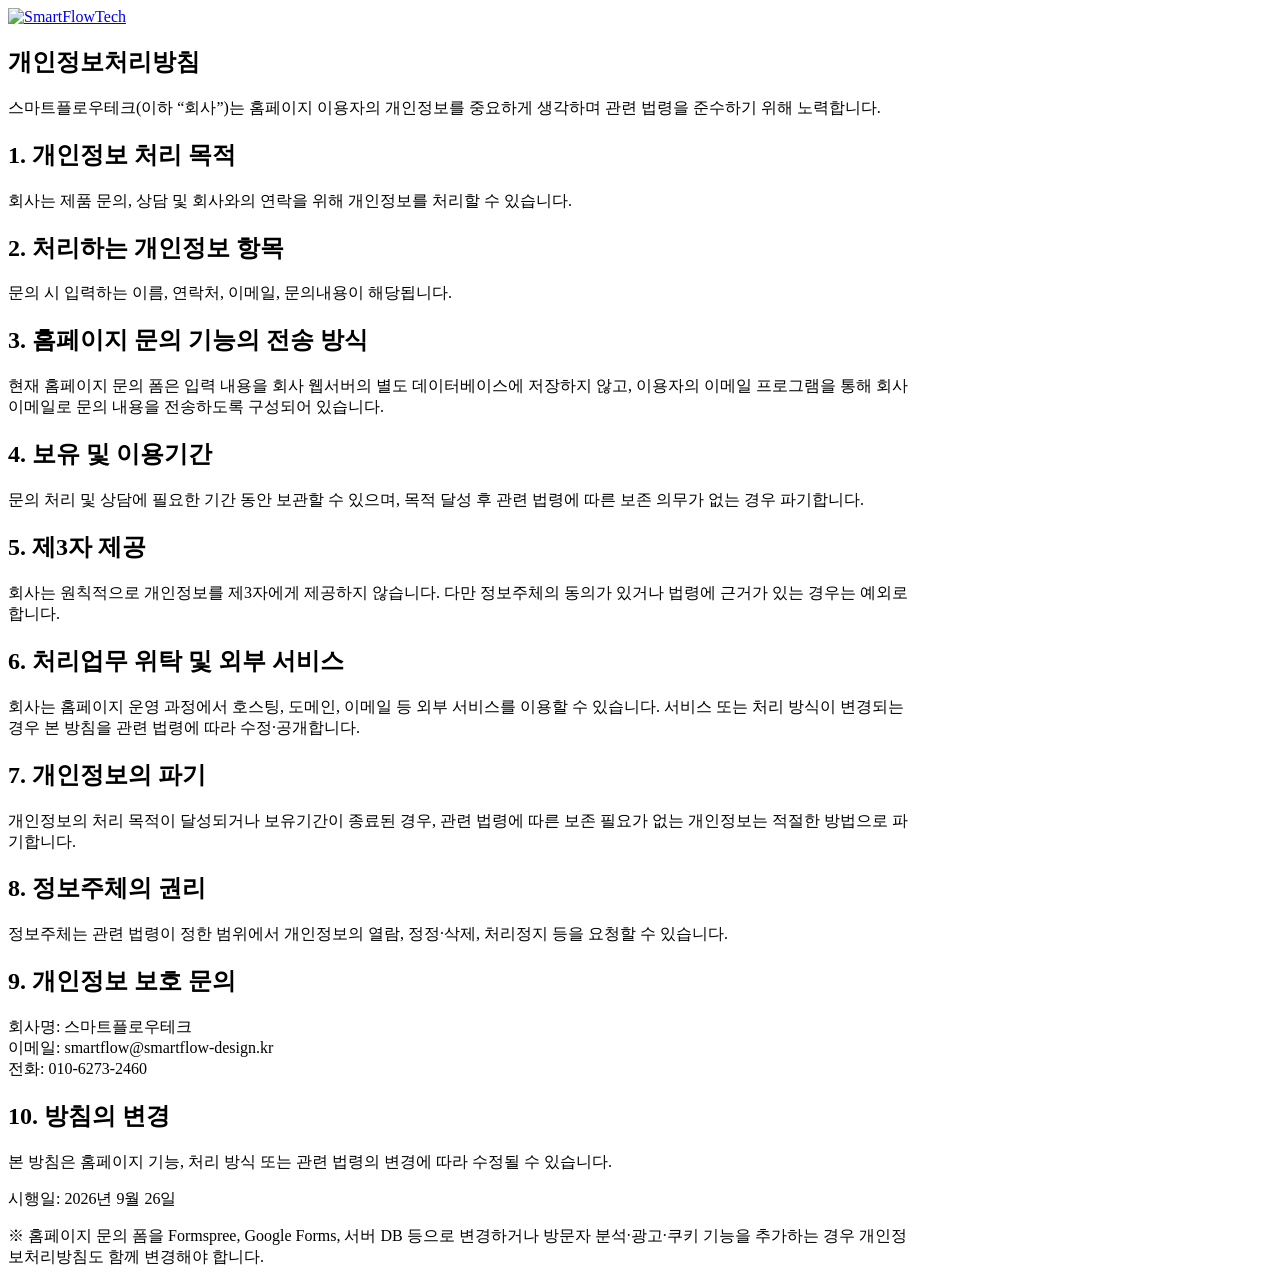
==== privacy.html @ 17286a6b "Add privacy policy" ====
<!doctype html>
<html lang="ko">
<head>
<meta charset="utf-8">
<meta name="viewport" content="width=device-width,initial-scale=1">
<title>개인정보처리방침 | SmartFlowTech</title>
<link rel="stylesheet" href="styles.css">
</head>

<body>
<header class="header">
  <div class="wrap nav">
    <a class="brand" href="index.html">
      <img src="New 회사로고 시안.jpg" alt="SmartFlowTech">
    </a>
  </div>
</header>

<main class="section">
<article class="wrap" style="max-width:900px">

<h1>개인정보처리방침</h1>

<p>
스마트플로우테크(이하 “회사”)는 홈페이지 이용자의 개인정보를 중요하게 생각하며
관련 법령을 준수하기 위해 노력합니다.
</p>

<h2>1. 개인정보 처리 목적</h2>
<p>
회사는 제품 문의, 상담 및 회사와의 연락을 위해 개인정보를 처리할 수 있습니다.
</p>

<h2>2. 처리하는 개인정보 항목</h2>
<p>
문의 시 입력하는 이름, 연락처, 이메일, 문의내용이 해당됩니다.
</p>

<h2>3. 홈페이지 문의 기능의 전송 방식</h2>
<p>
현재 홈페이지 문의 폼은 입력 내용을 회사 웹서버의 별도 데이터베이스에 저장하지 않고,
이용자의 이메일 프로그램을 통해 회사 이메일로 문의 내용을 전송하도록 구성되어 있습니다.
</p>

<h2>4. 보유 및 이용기간</h2>
<p>
문의 처리 및 상담에 필요한 기간 동안 보관할 수 있으며,
목적 달성 후 관련 법령에 따른 보존 의무가 없는 경우 파기합니다.
</p>

<h2>5. 제3자 제공</h2>
<p>
회사는 원칙적으로 개인정보를 제3자에게 제공하지 않습니다.
다만 정보주체의 동의가 있거나 법령에 근거가 있는 경우는 예외로 합니다.
</p>

<h2>6. 처리업무 위탁 및 외부 서비스</h2>
<p>
회사는 홈페이지 운영 과정에서 호스팅, 도메인, 이메일 등 외부 서비스를 이용할 수 있습니다.
서비스 또는 처리 방식이 변경되는 경우 본 방침을 관련 법령에 따라 수정·공개합니다.
</p>

<h2>7. 개인정보의 파기</h2>
<p>
개인정보의 처리 목적이 달성되거나 보유기간이 종료된 경우,
관련 법령에 따른 보존 필요가 없는 개인정보는 적절한 방법으로 파기합니다.
</p>

<h2>8. 정보주체의 권리</h2>
<p>
정보주체는 관련 법령이 정한 범위에서 개인정보의 열람, 정정·삭제,
처리정지 등을 요청할 수 있습니다.
</p>

<h2>9. 개인정보 보호 문의</h2>
<p>
회사명: 스마트플로우테크<br>
이메일: smartflow@smartflow-design.kr<br>
전화: 010-6273-2460
</p>

<h2>10. 방침의 변경</h2>
<p>
본 방침은 홈페이지 기능, 처리 방식 또는 관련 법령의 변경에 따라 수정될 수 있습니다.
</p>

<p class="note">시행일: 2026년 9월 26일</p>

<p class="note">
※ 홈페이지 문의 폼을 Formspree, Google Forms, 서버 DB 등으로 변경하거나
방문자 분석·광고·쿠키 기능을 추가하는 경우 개인정보처리방침도 함께 변경해야 합니다.
</p>

</article>
</main>
</body>
</html>
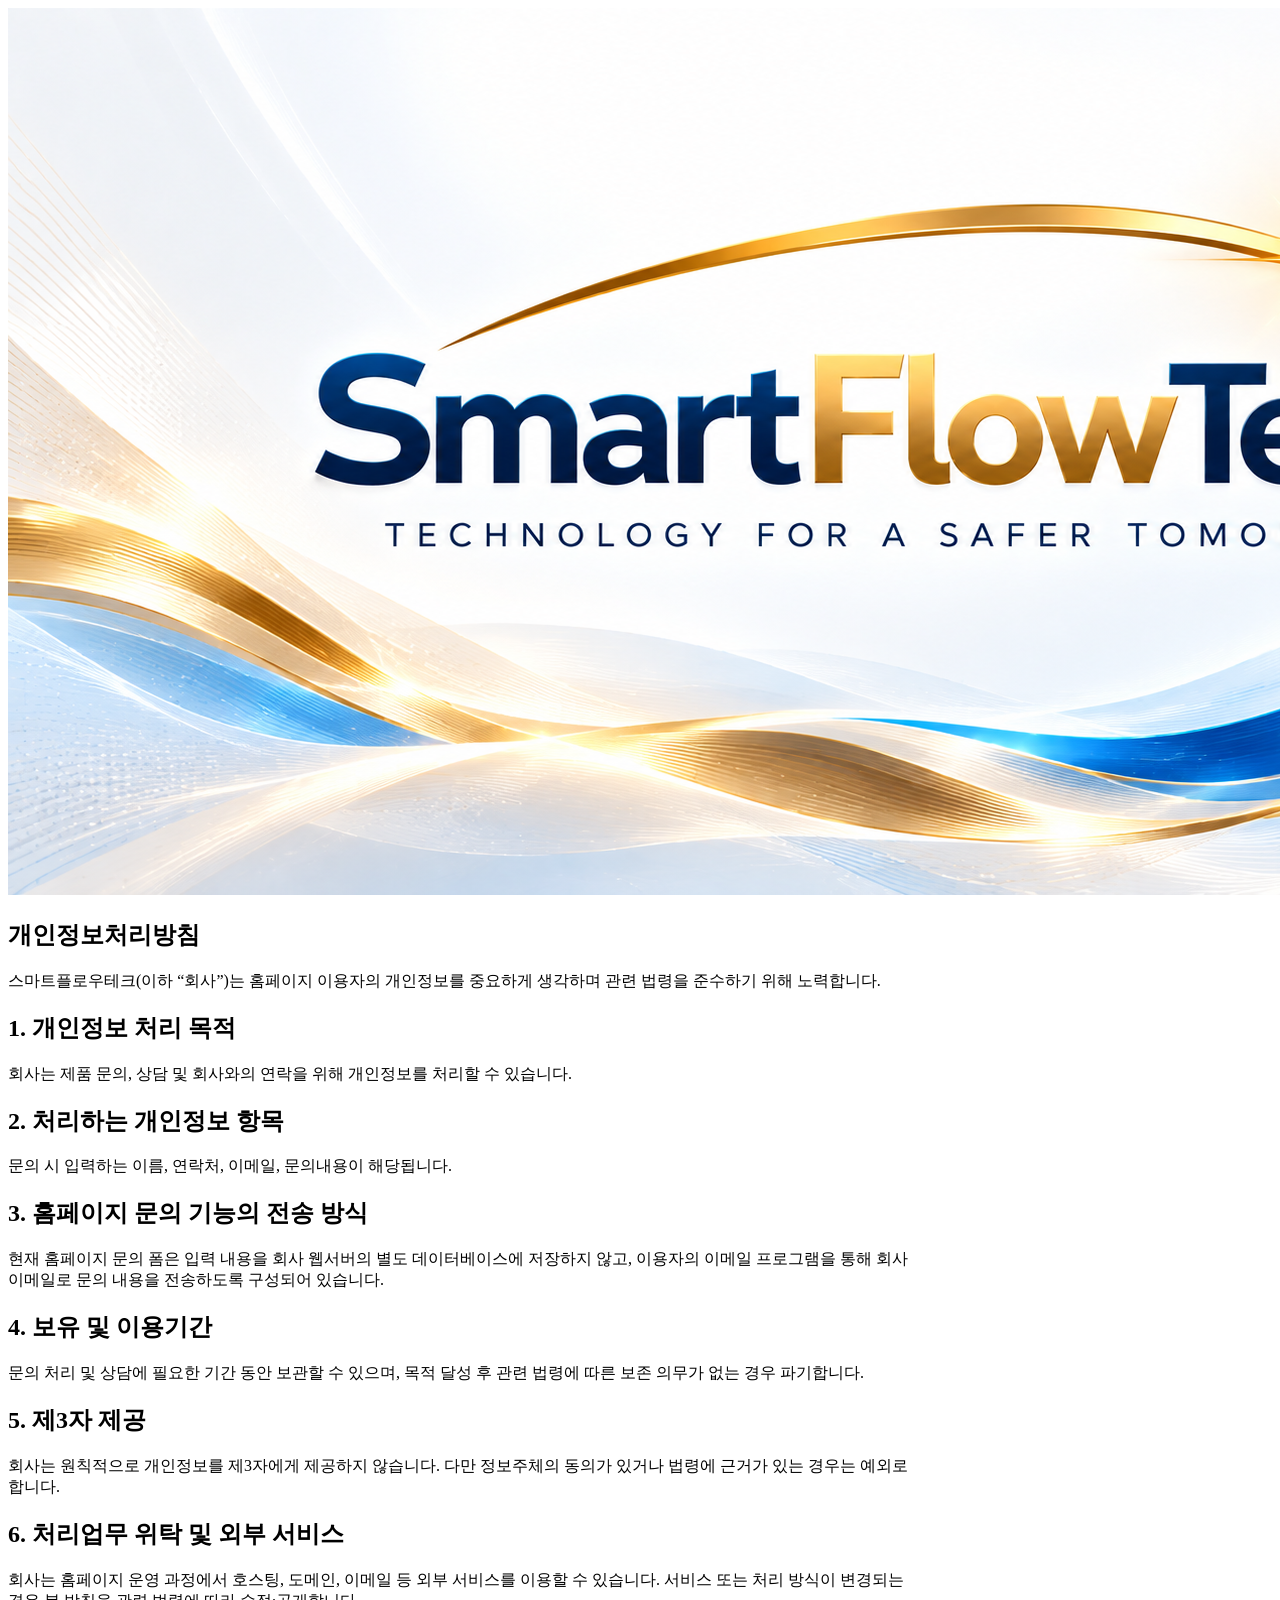
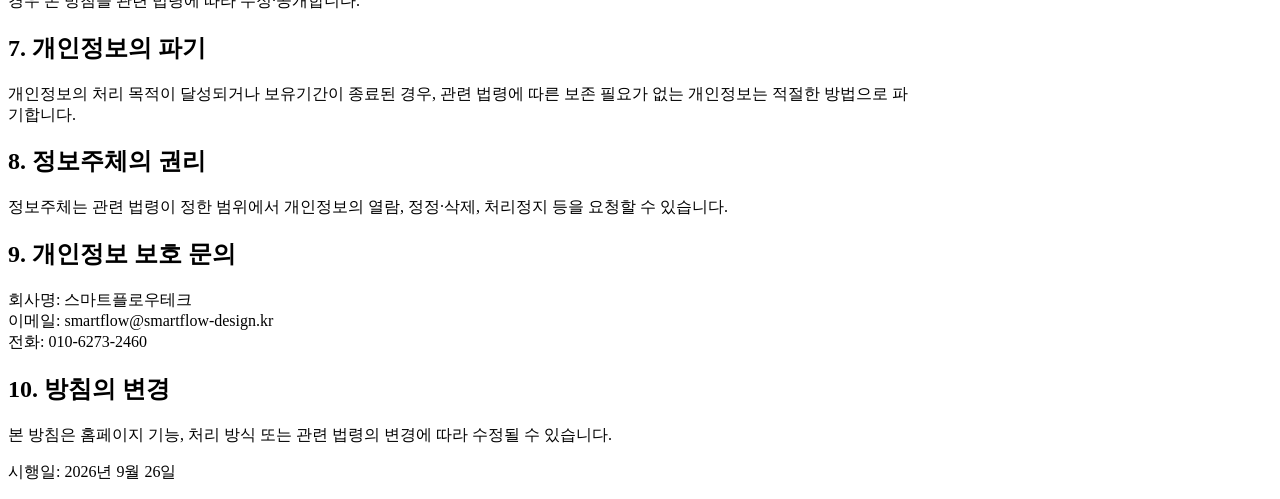
==== commit 582be0c4: "Update privacy.html" ====
--- a/privacy.html
+++ b/privacy.html
@@ -11,7 +11,7 @@
 <header class="header">
   <div class="wrap nav">
     <a class="brand" href="index.html">
-      <img src="New 회사로고 시안.jpg" alt="SmartFlowTech">
+     <img src="smartflowtech_logo_new.png" alt="SmartFlowTech">
     </a>
   </div>
 </header>
@@ -86,11 +86,6 @@
 
 <p class="note">시행일: 2026년 9월 26일</p>
 
-<p class="note">
-※ 홈페이지 문의 폼을 Formspree, Google Forms, 서버 DB 등으로 변경하거나
-방문자 분석·광고·쿠키 기능을 추가하는 경우 개인정보처리방침도 함께 변경해야 합니다.
-</p>
-
 </article>
 </main>
 </body>
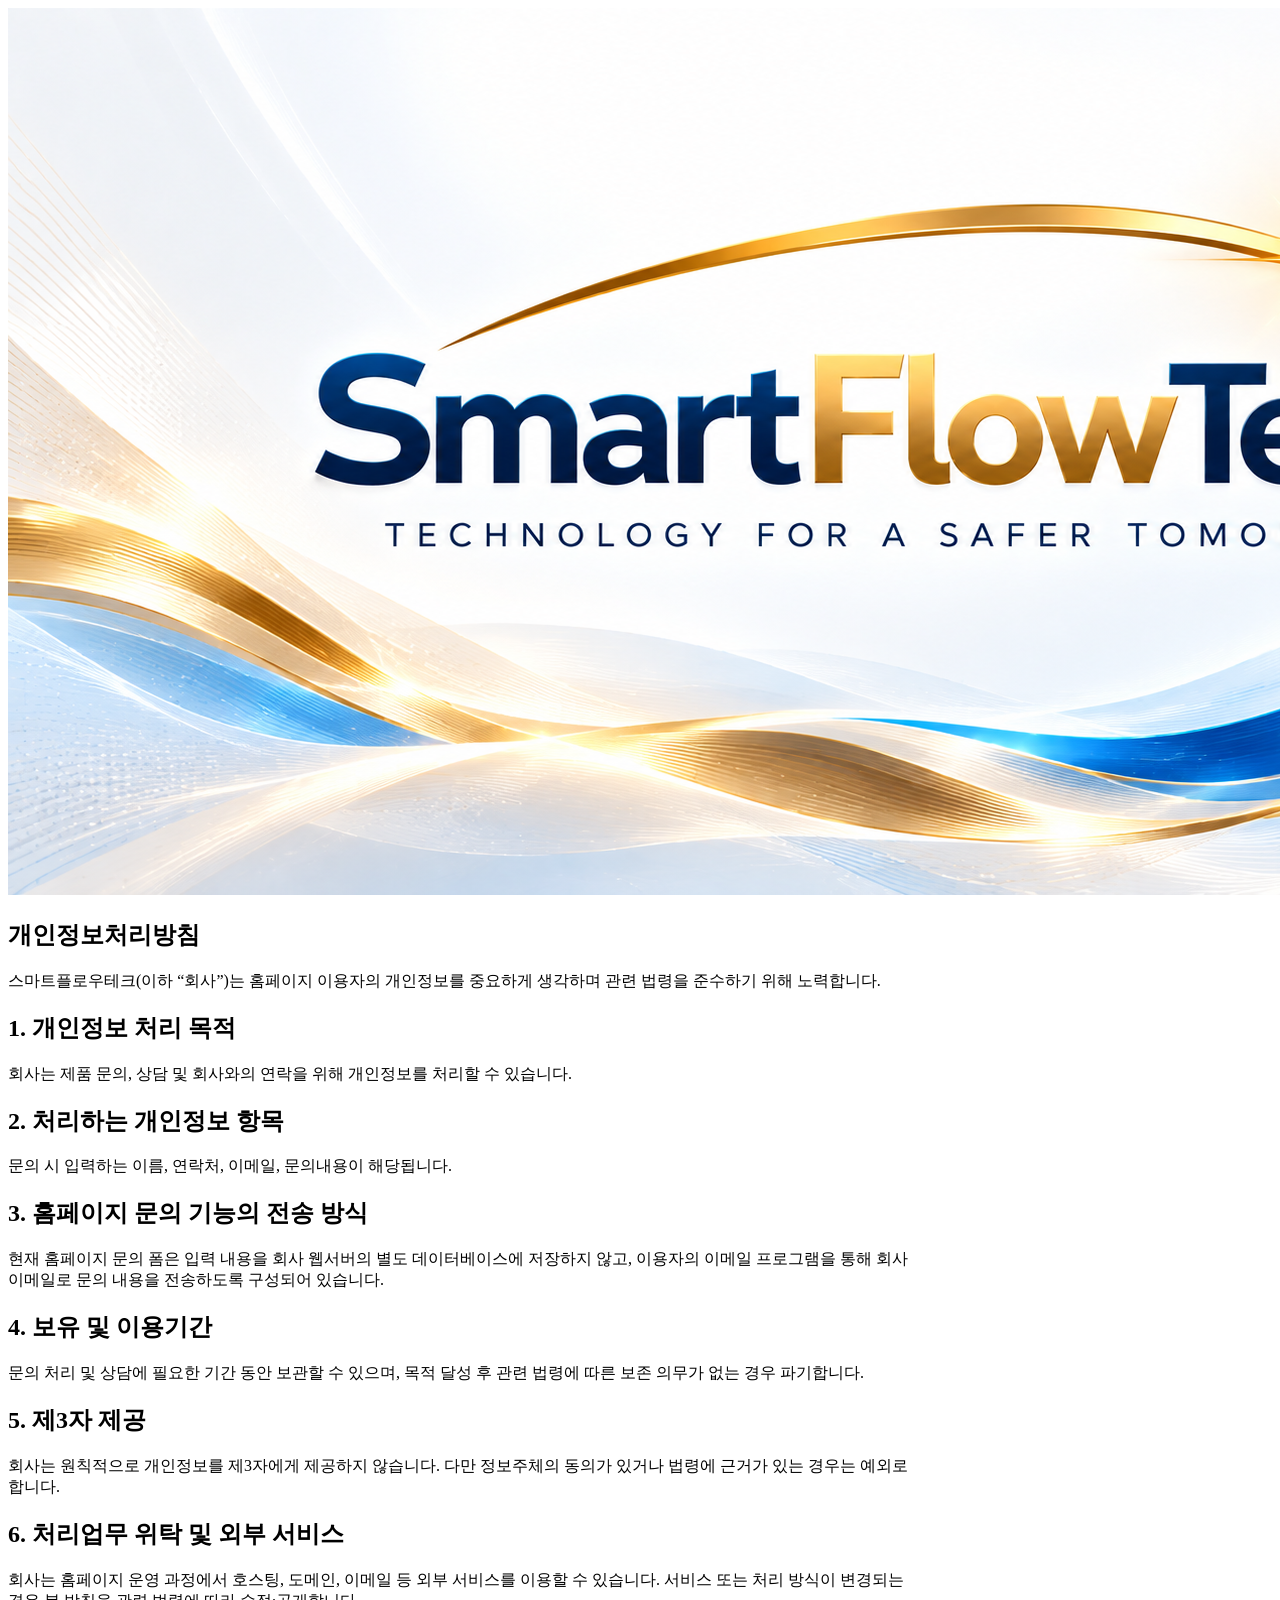
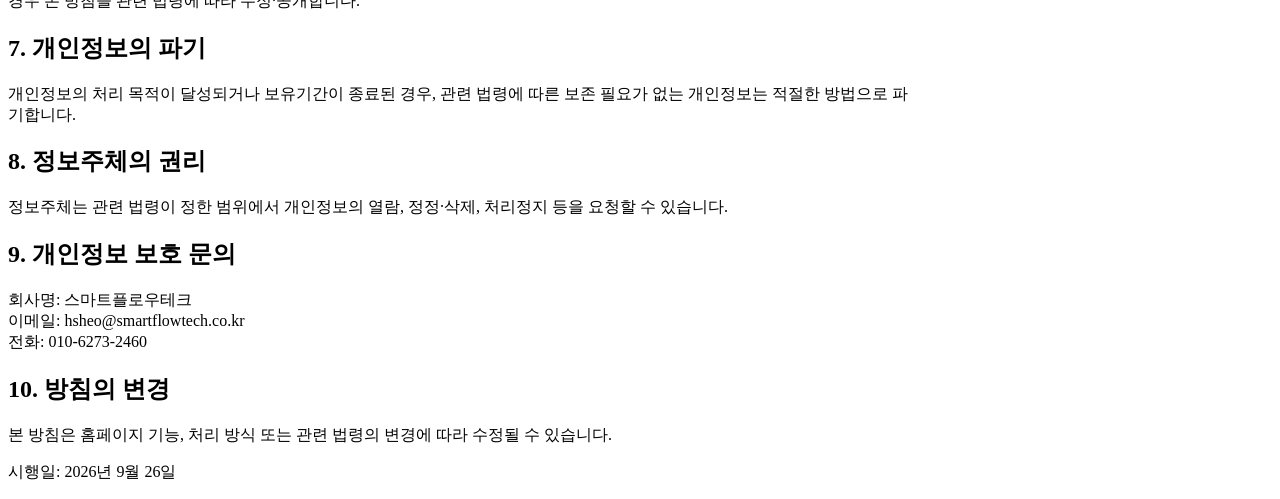
==== commit 5362eae0: "Update contact email in privacy.html" ====
--- a/privacy.html
+++ b/privacy.html
@@ -75,7 +75,7 @@
 <h2>9. 개인정보 보호 문의</h2>
 <p>
 회사명: 스마트플로우테크<br>
-이메일: smartflow@smartflow-design.kr<br>
+이메일: hsheo@smartflowtech.co.kr<br>
 전화: 010-6273-2460
 </p>
 
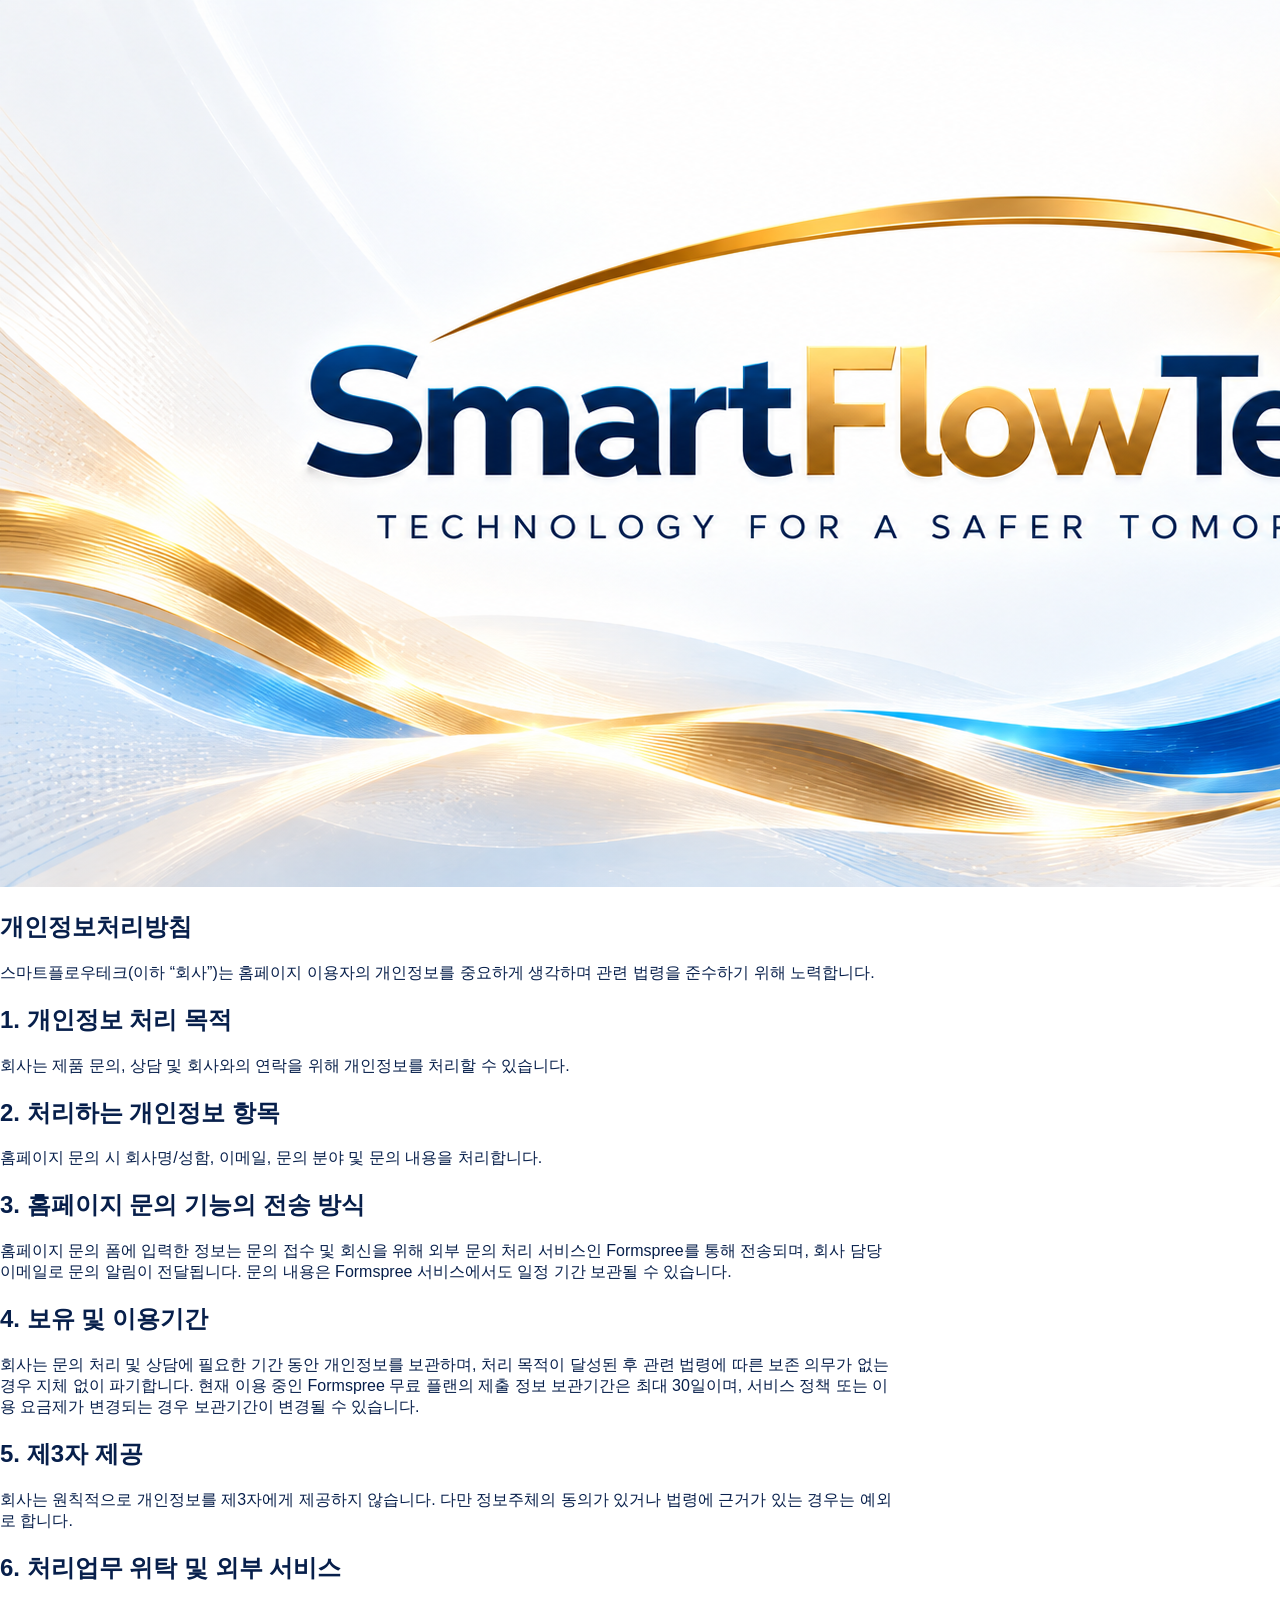
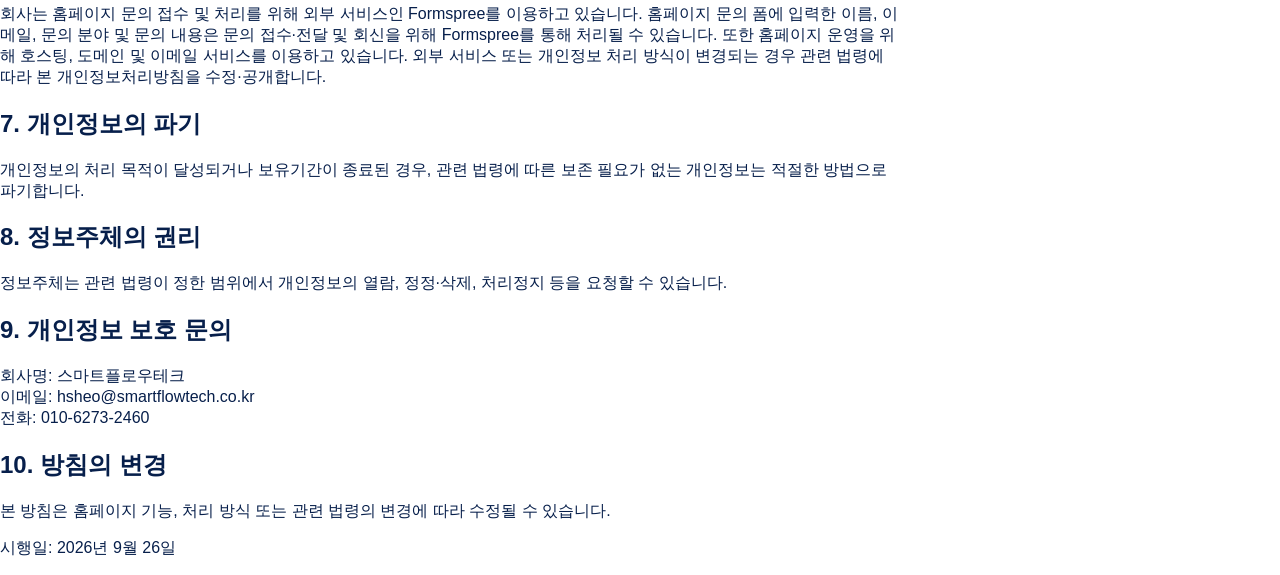
==== commit ccf17742: "Update privacy.html" ====
--- a/privacy.html
+++ b/privacy.html
@@ -4,7 +4,7 @@
 <meta charset="utf-8">
 <meta name="viewport" content="width=device-width,initial-scale=1">
 <title>개인정보처리방침 | SmartFlowTech</title>
-<link rel="stylesheet" href="styles.css">
+<link rel="stylesheet" href="style.css">
 </head>
 
 <body>
@@ -33,19 +33,23 @@
 
 <h2>2. 처리하는 개인정보 항목</h2>
 <p>
-문의 시 입력하는 이름, 연락처, 이메일, 문의내용이 해당됩니다.
+홈페이지 문의 시 회사명/성함, 이메일, 문의 분야 및 문의 내용을 처리합니다.
 </p>
 
 <h2>3. 홈페이지 문의 기능의 전송 방식</h2>
 <p>
-현재 홈페이지 문의 폼은 입력 내용을 회사 웹서버의 별도 데이터베이스에 저장하지 않고,
-이용자의 이메일 프로그램을 통해 회사 이메일로 문의 내용을 전송하도록 구성되어 있습니다.
+홈페이지 문의 폼에 입력한 정보는 문의 접수 및 회신을 위해
+외부 문의 처리 서비스인 Formspree를 통해 전송되며,
+회사 담당 이메일로 문의 알림이 전달됩니다.
+문의 내용은 Formspree 서비스에서도 일정 기간 보관될 수 있습니다.
 </p>
 
 <h2>4. 보유 및 이용기간</h2>
 <p>
-문의 처리 및 상담에 필요한 기간 동안 보관할 수 있으며,
-목적 달성 후 관련 법령에 따른 보존 의무가 없는 경우 파기합니다.
+회사는 문의 처리 및 상담에 필요한 기간 동안 개인정보를 보관하며,
+처리 목적이 달성된 후 관련 법령에 따른 보존 의무가 없는 경우 지체 없이 파기합니다.
+현재 이용 중인 Formspree 무료 플랜의 제출 정보 보관기간은 최대 30일이며,
+서비스 정책 또는 이용 요금제가 변경되는 경우 보관기간이 변경될 수 있습니다.
 </p>
 
 <h2>5. 제3자 제공</h2>
@@ -56,8 +60,12 @@
 
 <h2>6. 처리업무 위탁 및 외부 서비스</h2>
 <p>
-회사는 홈페이지 운영 과정에서 호스팅, 도메인, 이메일 등 외부 서비스를 이용할 수 있습니다.
-서비스 또는 처리 방식이 변경되는 경우 본 방침을 관련 법령에 따라 수정·공개합니다.
+회사는 홈페이지 문의 접수 및 처리를 위해 외부 서비스인 Formspree를 이용하고 있습니다.
+홈페이지 문의 폼에 입력한 이름, 이메일, 문의 분야 및 문의 내용은
+문의 접수·전달 및 회신을 위해 Formspree를 통해 처리될 수 있습니다.
+또한 홈페이지 운영을 위해 호스팅, 도메인 및 이메일 서비스를 이용하고 있습니다.
+외부 서비스 또는 개인정보 처리 방식이 변경되는 경우
+관련 법령에 따라 본 개인정보처리방침을 수정·공개합니다.
 </p>
 
 <h2>7. 개인정보의 파기</h2>
--- a/style.css
+++ b/style.css
@@ -0,0 +1,218 @@
+*{box-sizing:border-box}html{scroll-behavior:smooth}body{margin:0;font-family:Arial,"Noto Sans KR",sans-serif;color:#071f4b;background:#fff}.top{height:78px;display:flex;align-items:center;padding:0 3.1%;gap:28px;background:#fff;position:sticky;top:0;z-index:20;border-bottom:1px solid #e9eef6}.logo{width:245px;flex:0 0 auto}.logo img{width:100%;display:block}.top nav{margin-left:auto;display:flex;gap:30px;align-items:center}.top nav a{text-decoration:none;color:#071f4b;text-align:center;white-space:nowrap;font-size:13px}.top nav small{display:block;font-size:11px;font-weight:400;margin-top:5px;color:#566782}.lang{white-space:nowrap;font-size:13px}.lang span{color:#bbc5d5;margin:0 5px}.contactBtn{background:#0754c9;color:#fff;text-decoration:none;font-weight:700;border-radius:10px;padding:14px 20px;white-space:nowrap}.hero{height:345px;background:#edf6ff url("hero_clean.jpg") right center/auto 100% no-repeat;position:relative;overflow:hidden}.heroShade{position:absolute;inset:0;background:linear-gradient(90deg,#fff 0%,rgba(255,255,255,.98) 34%,rgba(255,255,255,.82) 53%,rgba(238,247,255,.20) 72%,rgba(2,31,73,.10) 100%)}.heroText{position:absolute;left:4%;top:31px;z-index:2}.eyebrow{letter-spacing:7px;font-size:12px;color:#1356ad}.hero h1{font-size:43px;line-height:1.04;margin:10px 0;color:#06245c}.heroText p{font-size:15px;line-height:1.55;margin:11px 0 8px}.values{display:flex;gap:50px;margin-top:12px}.values div{width:80px;text-align:center;font-size:29px;color:#0763d5}.values b,.values span{display:block;font-size:12px;margin-top:3px}.values span{font-size:11px;color:#17355f}.heroClaim{position:absolute;left:48%;top:100px;z-index:3;font-size:20px;line-height:1.4;transform:rotate(-2deg)}.heroClaim b{font-size:23px}.techPanel{position:absolute;right:3%;top:47px;width:340px;height:247px;display:grid;grid-template-columns:repeat(3,1fr);background:rgba(0,31,74,.78);border:1px solid rgba(255,255,255,.2);border-radius:18px;z-index:4;color:#fff}.techPanel div{text-align:center;padding:17px 6px;border-right:1px solid rgba(255,255,255,.12);border-bottom:1px solid rgba(255,255,255,.12)}.techPanel strong{display:block;font-size:28px}.techPanel b,.techPanel span{display:block;font-size:11px;margin-top:5px}.techPanel span{font-size:10px}.products{display:flex;max-width:1460px;margin:0 auto;padding:15px 30px 12px;gap:25px}.productLead{width:260px;padding-top:24px}.productLead h2{font-size:37px;margin:7px 0}.productLead p{font-size:16px;font-weight:700}.productLead i{display:block;width:48px;height:4px;background:#0872df}.six{flex:1;display:grid;grid-template-columns:repeat(6,1fr);gap:12px}.six article{position:relative;text-align:center;border:1px solid #e0e8f3;border-radius:12px;overflow:hidden;background:#f8fbff;padding-bottom:10px}.six img{width:100%;height:130px;object-fit:cover}.six em{position:absolute;left:8px;top:8px;background:#397db7;color:#fff;font-style:normal;font-size:19px;font-weight:700;padding:3px 6px;border-radius:5px}.six b,.six span{display:block;font-size:12px;margin-top:7px}.six span{font-size:11px;line-height:1.45}.cards{max-width:1460px;margin:0 auto;padding:5px 30px 55px;display:grid;grid-template-columns:repeat(3,1fr);gap:18px}.cards article{border:1px solid #dce6f3;border-radius:16px;overflow:hidden;box-shadow:0 9px 25px rgba(25,60,110,.08)}.cards img{width:100%;height:180px;object-fit:cover}.cards article>div{padding:14px 22px 20px}.tags{font-size:11px;color:#075dcf}.cards h3{font-size:23px;margin:10px 0 5px}.cards h4{color:#075dcf;margin:0;font-size:14px}.cards p{font-size:13px;line-height:1.55}.corporate,.dark,.global,.contact{padding:70px max(5%,calc((100% - 1400px)/2));}.corporate{display:grid;grid-template-columns:1fr 1fr;gap:80px;background:#f4f8fe}.corporate h2{font-size:39px;margin:8px 0}.corporate p{font-size:16px;line-height:1.9}.dark{background:#061d42;color:white}.global{border-bottom:1px solid #e4eaf2}.contact{text-align:center;background:#f4f8fe}footer{text-align:center;padding:25px;background:#06162e;color:#a9b9d0;font-size:12px}@media(max-width:1250px){.top nav{gap:14px}.top nav a{font-size:11px}.logo{width:190px}.techPanel{width:300px}.heroClaim{display:none}}@media(max-width:950px){.top nav,.lang{display:none}.contactBtn{margin-left:auto}.hero{height:520px}.techPanel{left:4%;right:4%;top:auto;bottom:20px;width:auto;height:180px}.heroText{right:4%}.hero h1{font-size:36px}.products{display:block}.productLead{width:auto}.six{grid-template-columns:repeat(3,1fr)}.cards{grid-template-columns:1fr}.corporate{grid-template-columns:1fr;gap:20px}}@media(max-width:600px){.top{height:65px;padding:0 16px}.logo{width:170px}.contactBtn{font-size:12px;padding:11px}.heroText{left:20px}.hero h1{font-size:31px}.heroText p{font-size:12px}.values{gap:10px}.techPanel{grid-template-columns:repeat(3,1fr)}.six{grid-template-columns:repeat(2,1fr)}.products,.cards{padding-left:16px;padding-right:16px}}
+/* V6.1 CLEAN OVERRIDES */
+.heroClaim{display:none!important}
+.heroText{max-width:690px}
+.techPanel{right:2.2%;top:45px;width:330px;height:245px;background:rgba(2,35,82,.88);backdrop-filter:blur(4px)}
+.products{padding-top:24px}
+.six article{background:#fff}
+.six img{height:118px;object-fit:cover}
+.cards img{height:190px;object-fit:cover}
+@media(max-width:1350px){
+  .heroText{max-width:590px}
+  .hero h1{font-size:38px}
+  .heroText p{font-size:13px}
+  .techPanel{width:300px}
+}
+
+/* V6.2 FINAL — verified product lineup + corporate footer */
+.verified-six img{height:126px;object-fit:cover}
+.cards{grid-template-columns:repeat(3,1fr)}
+.cards article img{height:245px;object-fit:cover;object-position:center}
+.service-footer{background:linear-gradient(110deg,#061c40,#082b60);color:#fff;padding:34px max(4%,calc((100% - 1450px)/2));display:grid;grid-template-columns:1.7fr 1fr;gap:50px;border-top:4px solid #0c68d7}
+.service-footer h3{margin:0 0 17px;font-size:17px;letter-spacing:.02em}.service-footer h3 span{font-weight:400}
+.service-items{display:flex;flex-wrap:wrap;gap:11px 20px}.service-items span{font-size:12px;white-space:nowrap;padding:9px 12px;border:1px solid rgba(255,255,255,.16);border-radius:24px;background:rgba(255,255,255,.04)}
+.contact-block{border-left:1px solid rgba(255,255,255,.18);padding-left:35px}.contact-block b{font-size:13px}.contact-block p{font-size:12px;margin:8px 0;color:#dbe8fb}
+footer{display:flex;justify-content:space-between;align-items:center;padding:16px max(4%,calc((100% - 1450px)/2));background:#04152f;color:#aabbd5;font-size:11px}
+@media(max-width:950px){.cards{grid-template-columns:1fr}.service-footer{grid-template-columns:1fr}.contact-block{border-left:0;border-top:1px solid rgba(255,255,255,.18);padding:22px 0 0}footer{display:block;text-align:center}footer span{display:block;margin:4px}}
+
+/* V6.3 COMPLETE — full company / investment / global / contact */
+.company-section,.rnd-section,.investment-section,.global-section,.inquiry-section{scroll-margin-top:88px}
+.company-section{padding:85px max(5%,calc((100% - 1400px)/2));background:#f5f9ff}
+.section-head{max-width:760px}.section-head small,.section-title small,.investment-copy small,.inquiry-info>small{color:#0b63d8;font-weight:800;letter-spacing:.18em}
+.section-head h2,.investment-copy h2,.inquiry-info h2{font-size:43px;line-height:1.15;margin:12px 0 18px;color:#071f4b}
+.section-head p,.investment-copy p,.inquiry-info>p{font-size:15px;line-height:1.8;color:#52657f}
+.company-grid{display:grid;grid-template-columns:repeat(4,1fr);gap:18px;margin-top:42px}
+.company-grid article{background:#fff;border:1px solid #dfe9f6;border-radius:16px;padding:27px;box-shadow:0 10px 28px rgba(12,54,105,.06)}
+.company-grid article>b{color:#0b67d8;font-size:25px}.company-grid h3{font-size:17px;margin:13px 0}.company-grid p{font-size:13px;line-height:1.7;color:#5c6e86}
+.rnd-section{padding:78px max(5%,calc((100% - 1400px)/2));background:#fff}.section-title{text-align:center}.section-title h2{font-size:38px;margin:10px}.section-title p{color:#607089}
+.rnd-grid{display:grid;grid-template-columns:repeat(4,1fr);gap:14px;margin-top:35px}.rnd-grid div{padding:25px;background:#071f4b;color:#fff;border-radius:14px}.rnd-grid strong,.rnd-grid span{display:block}.rnd-grid strong{font-size:17px}.rnd-grid span{font-size:12px;line-height:1.6;color:#c8d8ef;margin-top:9px}.ip-note{text-align:center;margin-top:22px;font-weight:700;color:#0b63d8}
+.investment-section{padding:85px max(5%,calc((100% - 1400px)/2));display:grid;grid-template-columns:1fr 1fr;gap:80px;align-items:center;background:linear-gradient(135deg,#f6faff,#eaf3ff)}
+.section-btn{display:inline-block;margin-top:14px;padding:14px 22px;background:#075bcf;color:#fff;text-decoration:none;border-radius:9px;font-weight:700}
+.business-boxes{display:grid;grid-template-columns:1fr 1fr;gap:15px}.business-boxes div{background:#fff;border-radius:15px;padding:24px;border:1px solid #dce8f7}.business-boxes b,.business-boxes strong,.business-boxes span{display:block}.business-boxes b{color:#0b67d8}.business-boxes strong{font-size:18px;margin:8px 0}.business-boxes span{font-size:12px;color:#667891}
+.global-section{padding:82px max(5%,calc((100% - 1400px)/2));background:linear-gradient(120deg,#061c40,#084486);color:#fff}.section-title.light small,.section-title.light h2,.section-title.light p{color:#fff}.global-grid{display:grid;grid-template-columns:repeat(3,1fr);gap:18px;margin-top:38px}.global-grid article{padding:27px;border:1px solid rgba(255,255,255,.2);border-radius:15px;background:rgba(255,255,255,.06)}.global-grid span{font-size:26px;color:#73b5ff}.global-grid h3{font-size:19px}.global-grid p{font-size:13px;line-height:1.7;color:#d7e6f8}
+.inquiry-section{padding:85px max(5%,calc((100% - 1400px)/2));display:grid;grid-template-columns:.9fr 1.1fr;gap:75px;background:#fff}.contact-lines{margin-top:30px}.contact-lines p{display:grid;grid-template-columns:90px 1fr;border-bottom:1px solid #e5ebf3;padding:11px 0;margin:0}.contact-lines b{font-size:11px;color:#0b63d8}.contact-lines span{font-size:13px;color:#344b69}.inquiry-form{background:#f5f9ff;border:1px solid #dce8f7;border-radius:18px;padding:28px;display:grid;grid-template-columns:1fr 1fr;gap:17px}.inquiry-form label{font-size:12px;font-weight:700;color:#213b60}.inquiry-form input,.inquiry-form select,.inquiry-form textarea{width:100%;margin-top:7px;padding:13px;border:1px solid #ccd9e9;border-radius:8px;background:#fff;font:inherit}.inquiry-form label:nth-child(4){grid-column:1/-1}.inquiry-form textarea{height:125px;resize:vertical}.inquiry-form button{grid-column:1/-1;border:0;border-radius:9px;padding:15px;background:#075bcf;color:#fff;font-weight:800;cursor:pointer}.inquiry-form>small{grid-column:1/-1;color:#74859b}
+@media(max-width:950px){.company-grid,.rnd-grid{grid-template-columns:1fr 1fr}.investment-section,.inquiry-section{grid-template-columns:1fr;gap:35px}.global-grid{grid-template-columns:1fr}.business-boxes{grid-template-columns:1fr 1fr}}
+@media(max-width:600px){.company-grid,.rnd-grid,.business-boxes,.inquiry-form{grid-template-columns:1fr}.inquiry-form label:nth-child(4),.inquiry-form button,.inquiry-form>small{grid-column:auto}.section-head h2,.investment-copy h2,.inquiry-info h2{font-size:33px}}
+
+/* V6.4 FINAL */
+.productLead{width:100%;text-align:center;padding:25px 0 20px}.productLead i{margin:12px auto}
+.product-showcase{grid-template-columns:repeat(2,1fr);max-width:1450px;gap:24px;padding-top:10px}
+.product-card{background:#fff}.product-card img{width:100%;height:auto!important;aspect-ratio:auto!important;object-fit:contain!important;display:block;background:#fff}
+.product-card>div{padding:18px 22px 22px}.detail-btn{border:0;background:#075fd4;color:#fff;border-radius:22px;padding:11px 17px;font-weight:700;cursor:pointer;margin-top:7px}
+.detail-panel{display:none;margin-top:14px;padding:15px 17px;background:#f1f7ff;border-left:3px solid #0766dc;border-radius:8px}.detail-panel.open{display:block}.detail-panel p{margin:7px 0 0!important}
+.lang{display:flex;align-items:center;gap:5px}.lang button{border:0;background:transparent;color:#50627c;font-weight:700;cursor:pointer;padding:6px}.lang button.active{color:#075fd4;border-bottom:2px solid #075fd4}
+.techPanel{grid-template-columns:repeat(3,1fr)!important;width:360px!important}.techPanel div{min-width:0}.techPanel b,.techPanel span{overflow-wrap:anywhere}
+@media(max-width:1100px){.product-showcase{grid-template-columns:1fr}.techPanel{width:300px!important}}
+@media(max-width:950px){.lang{display:flex!important;margin-left:auto}.contactBtn{display:none}.techPanel{width:auto!important}}
+
+/* V6.5 FINAL */
+.techPanel{display:none!important}
+
+/* V6.6 FINAL — bilingual cleanup, engineering-service CTA, location map */
+.bottom-links{padding:70px max(5%,calc((100% - 1400px)/2));background:#f4f8fe}
+.dev-service-card{display:flex;align-items:center;justify-content:space-between;gap:35px;padding:30px 34px;background:#fff;border:1px solid #dbe6f4;border-radius:18px;box-shadow:0 10px 30px rgba(10,50,100,.06)}
+.dev-service-card small,.location-info small{font-weight:800;letter-spacing:.16em;color:#0a63d8}.dev-service-card h2,.location-info h2{margin:8px 0 6px;font-size:28px}.dev-service-card p{margin:0;color:#60718a;font-size:13px}.dev-home-btn,.naver-map-btn{display:inline-block;text-decoration:none;background:#075fd4;color:#fff;padding:13px 20px;border-radius:25px;font-weight:800;white-space:nowrap}
+.location-wrap{display:grid;grid-template-columns:.72fr 1.28fr;gap:28px;margin-top:28px;background:#fff;border:1px solid #dbe6f4;border-radius:18px;overflow:hidden}
+.location-info{padding:34px}.location-info p{font-size:13px;line-height:1.7;color:#52667f}.location-info .naver-map-btn{margin-top:10px;background:#03c75a}
+.map-box{min-height:330px;position:relative;background:#e9eef4}.map-box iframe{border:0;width:100%;height:100%;min-height:330px}.map-pin{position:absolute;left:50%;top:48%;transform:translate(-50%,-100%);background:#075fd4;color:#fff;padding:10px 14px;border-radius:10px;box-shadow:0 5px 18px rgba(0,0,0,.2);pointer-events:none;text-align:center}.map-pin b,.map-pin span{display:block}.map-pin span{font-size:10px;margin-top:3px}
+@media(max-width:800px){.dev-service-card{display:block}.dev-home-btn{margin-top:18px}.location-wrap{grid-template-columns:1fr}.map-box{min-height:300px}}
+
+/* V6.7 FINAL — clean bilingual text + redesigned hero technology panel */
+.hero-tech-showcase{position:absolute;z-index:8;right:1.4%;top:32px;width:420px;padding:14px;background:linear-gradient(145deg,rgba(4,39,88,.98),rgba(4,68,130,.96));border:1px solid rgba(121,188,255,.48);border-radius:20px;box-shadow:0 18px 45px rgba(0,25,65,.28);color:#fff}
+.hero-tech-title{font-size:10px;letter-spacing:.25em;font-weight:800;color:#87c6ff;margin:1px 7px 10px}
+.hero-tech-grid{display:grid;grid-template-columns:repeat(3,1fr);gap:1px;background:rgba(255,255,255,.13);border-radius:13px;overflow:hidden}
+.ht{min-width:0;height:99px;background:rgba(3,37,82,.88);display:flex;flex-direction:column;align-items:center;justify-content:center;text-align:center;padding:8px 4px}
+.ht i{font-style:normal;font-size:25px;line-height:1;color:#fff;margin-bottom:8px}.ht b{font-size:11px;line-height:1.25;color:#fff;white-space:normal}.ht span{font-size:9px;color:#bcdcff;margin-top:5px;line-height:1.2}
+@media(max-width:1250px){.hero-tech-showcase{width:355px}.ht{height:94px}.ht b{font-size:10px}}
+@media(max-width:950px){.hero-tech-showcase{left:20px;right:20px;top:auto;bottom:18px;width:auto}.hero{height:560px}.hero-tech-grid{grid-template-columns:repeat(3,1fr)}}
+
+/* V6.9 FINAL — completely cover the technology panel baked into hero image */
+.hero-tech-showcase{
+  right:12px!important;
+  top:30px!important;
+  width:475px!important;
+  min-height:250px!important;
+  padding:16px!important;
+  background:linear-gradient(145deg,#06366f,#074d91)!important;
+  border:1px solid rgba(135,202,255,.65)!important;
+  border-radius:20px!important;
+  box-shadow:0 18px 45px rgba(0,25,65,.35)!important;
+}
+.hero-tech-grid{grid-template-columns:repeat(3,1fr)!important}
+.ht{height:105px!important;background:#07366f!important}
+@media(max-width:1250px){
+ .hero-tech-showcase{right:8px!important;width:470px!important}
+}
+@media(max-width:950px){
+ .hero-tech-showcase{left:20px!important;right:20px!important;top:auto!important;bottom:18px!important;width:auto!important;min-height:0!important}
+}
+
+
+/* Certifications & Investment Proposal */
+#certifications .portfolio,
+#investment-proposal .portfolio {
+  display: flex;
+  justify-content: center;
+  align-items: center;
+}
+
+#certifications .portfolio figure,
+#investment-proposal .portfolio figure {
+  width: 100%;
+  max-width: 850px;
+  margin: 0 auto;
+}
+
+#certifications .portfolio img,
+#investment-proposal .portfolio img {
+  display: block;
+  width: 100%;
+  height: auto;
+  margin: 0 auto;
+}
+
+@media (max-width: 850px) {
+  #certifications .portfolio figure,
+  #investment-proposal .portfolio figure {
+    width: 100%;
+    max-width: 850px;
+  }
+}
+/* V7.0 — Compact vertical spacing */
+.company-section,
+.rnd-section,
+.investment-section,
+.global-section,
+.inquiry-section,
+.bottom-links {
+  padding-top: 55px;
+  padding-bottom: 55px;
+}
+
+#certifications,
+#investment-proposal {
+  padding-top: 25px;
+  padding-bottom: 25px;
+}
+/* Compact certification / investment sections */
+#certifications,
+#investment-proposal {
+  padding-top: 15px !important;
+  padding-bottom: 15px !important;
+}
+
+#certifications .portfolio figure,
+#investment-proposal .portfolio figure {
+  margin: 8px auto 0 !important;
+}
+
+#certifications h2,
+#investment-proposal h2 {
+  margin: 5px 0 8px !important;
+}
+
+/* V7.1 — Legal Footer */
+.legal-footer{
+  display:block;
+  padding:18px max(4%,calc((100% - 1450px)/2));
+  background:#04152f;
+  color:#aabbd5;
+  font-size:11px;
+  line-height:1.6;
+}
+
+.footer-main{
+  display:flex;
+  justify-content:space-between;
+  align-items:center;
+}
+
+.footer-legal{
+  margin-top:10px;
+  padding-top:10px;
+  border-top:1px solid rgba(255,255,255,.12);
+  display:flex;
+  justify-content:space-between;
+  gap:25px;
+  color:#8195b2;
+  font-size:10px;
+}
+
+.footer-legal a{
+  color:#b9d7ff;
+  text-decoration:none;
+  font-weight:700;
+  white-space:nowrap;
+}
+
+.footer-legal a:hover{
+  text-decoration:underline;
+}
+
+@media(max-width:600px){
+  .footer-main,
+  .footer-legal{
+    display:block;
+    text-align:center;
+  }
+
+  .footer-main span{
+    display:block;
+    margin:3px 0;
+  }
+
+  .footer-legal a{
+    display:block;
+    margin-top:8px;
+  }
+}
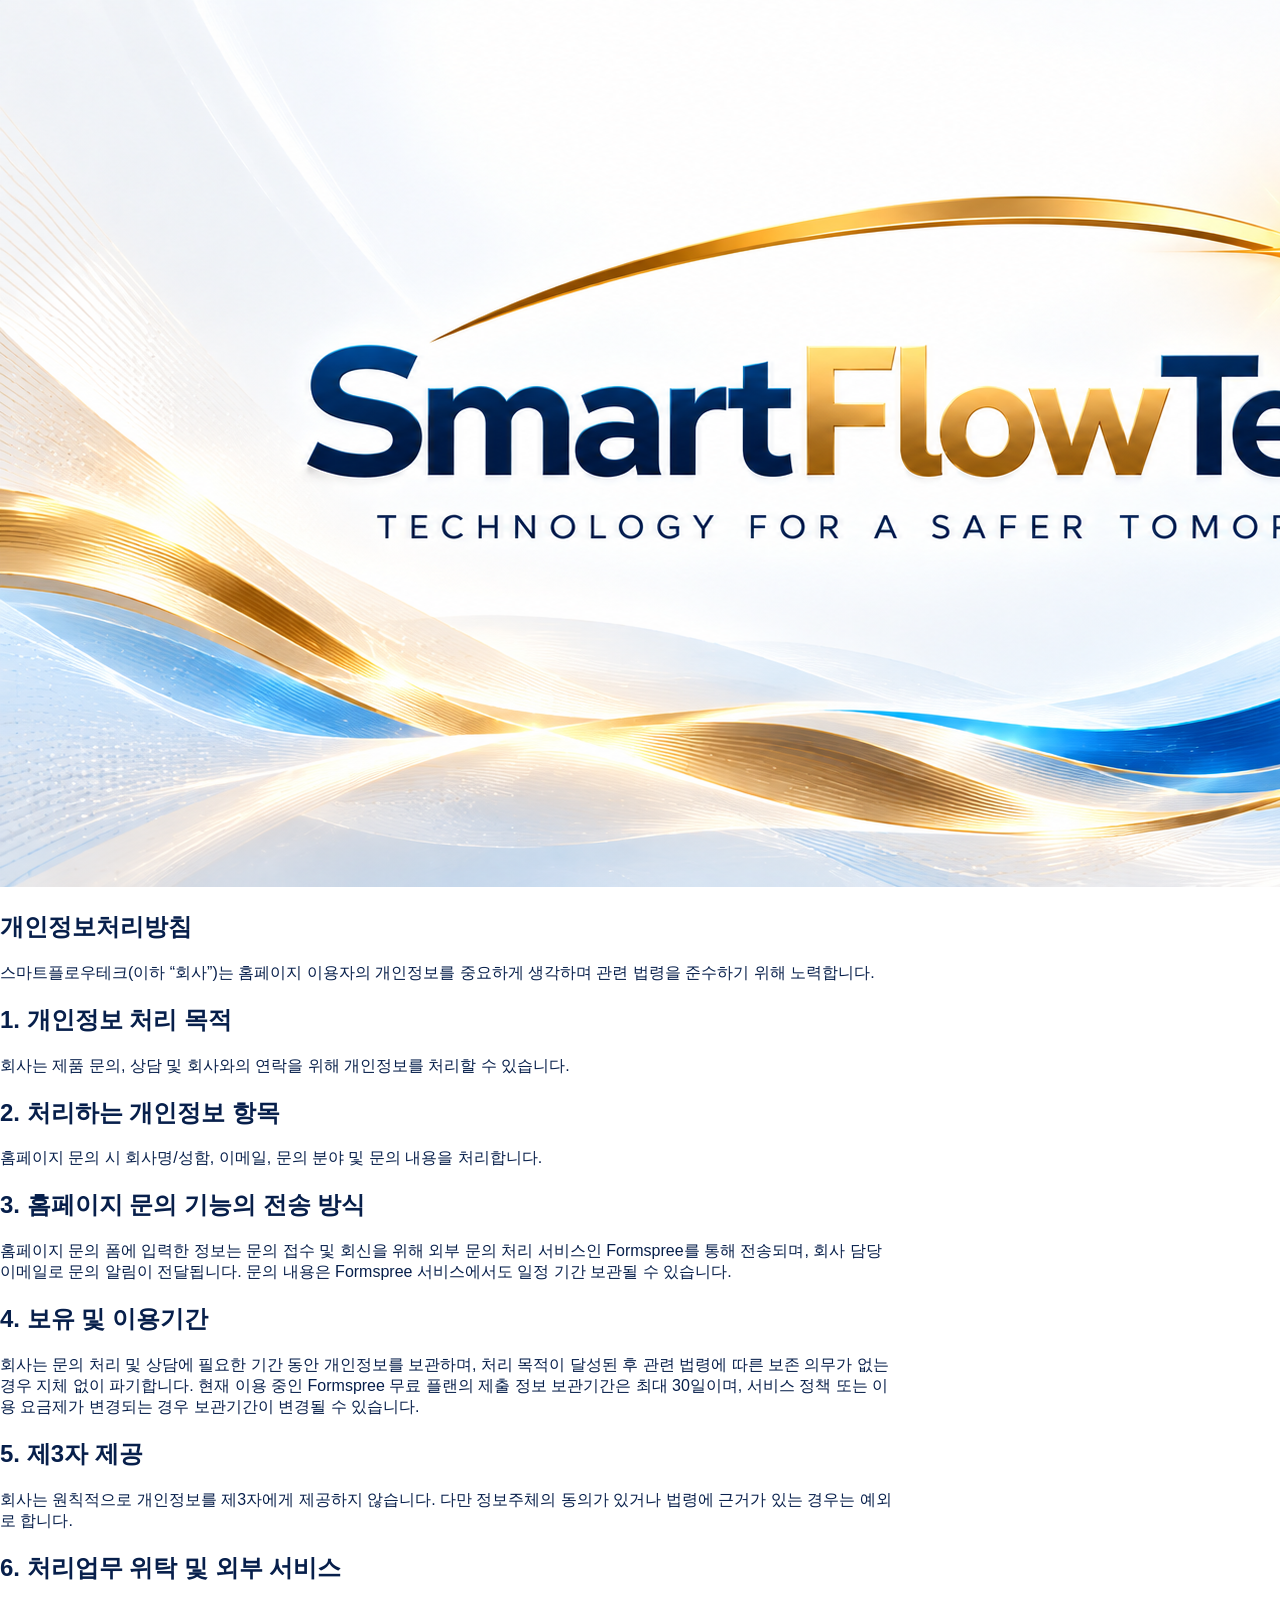
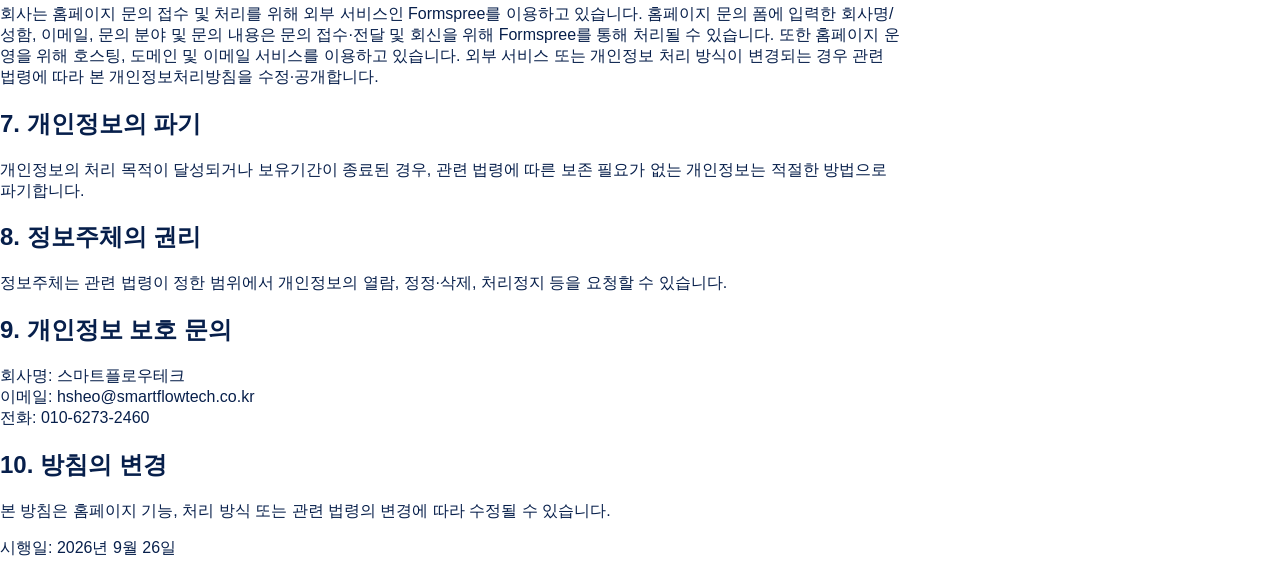
==== commit c6779322: "Update privacy.html" ====
--- a/privacy.html
+++ b/privacy.html
@@ -61,7 +61,7 @@
 <h2>6. 처리업무 위탁 및 외부 서비스</h2>
 <p>
 회사는 홈페이지 문의 접수 및 처리를 위해 외부 서비스인 Formspree를 이용하고 있습니다.
-홈페이지 문의 폼에 입력한 이름, 이메일, 문의 분야 및 문의 내용은
+홈페이지 문의 폼에 입력한 회사명/성함, 이메일, 문의 분야 및 문의 내용은
 문의 접수·전달 및 회신을 위해 Formspree를 통해 처리될 수 있습니다.
 또한 홈페이지 운영을 위해 호스팅, 도메인 및 이메일 서비스를 이용하고 있습니다.
 외부 서비스 또는 개인정보 처리 방식이 변경되는 경우
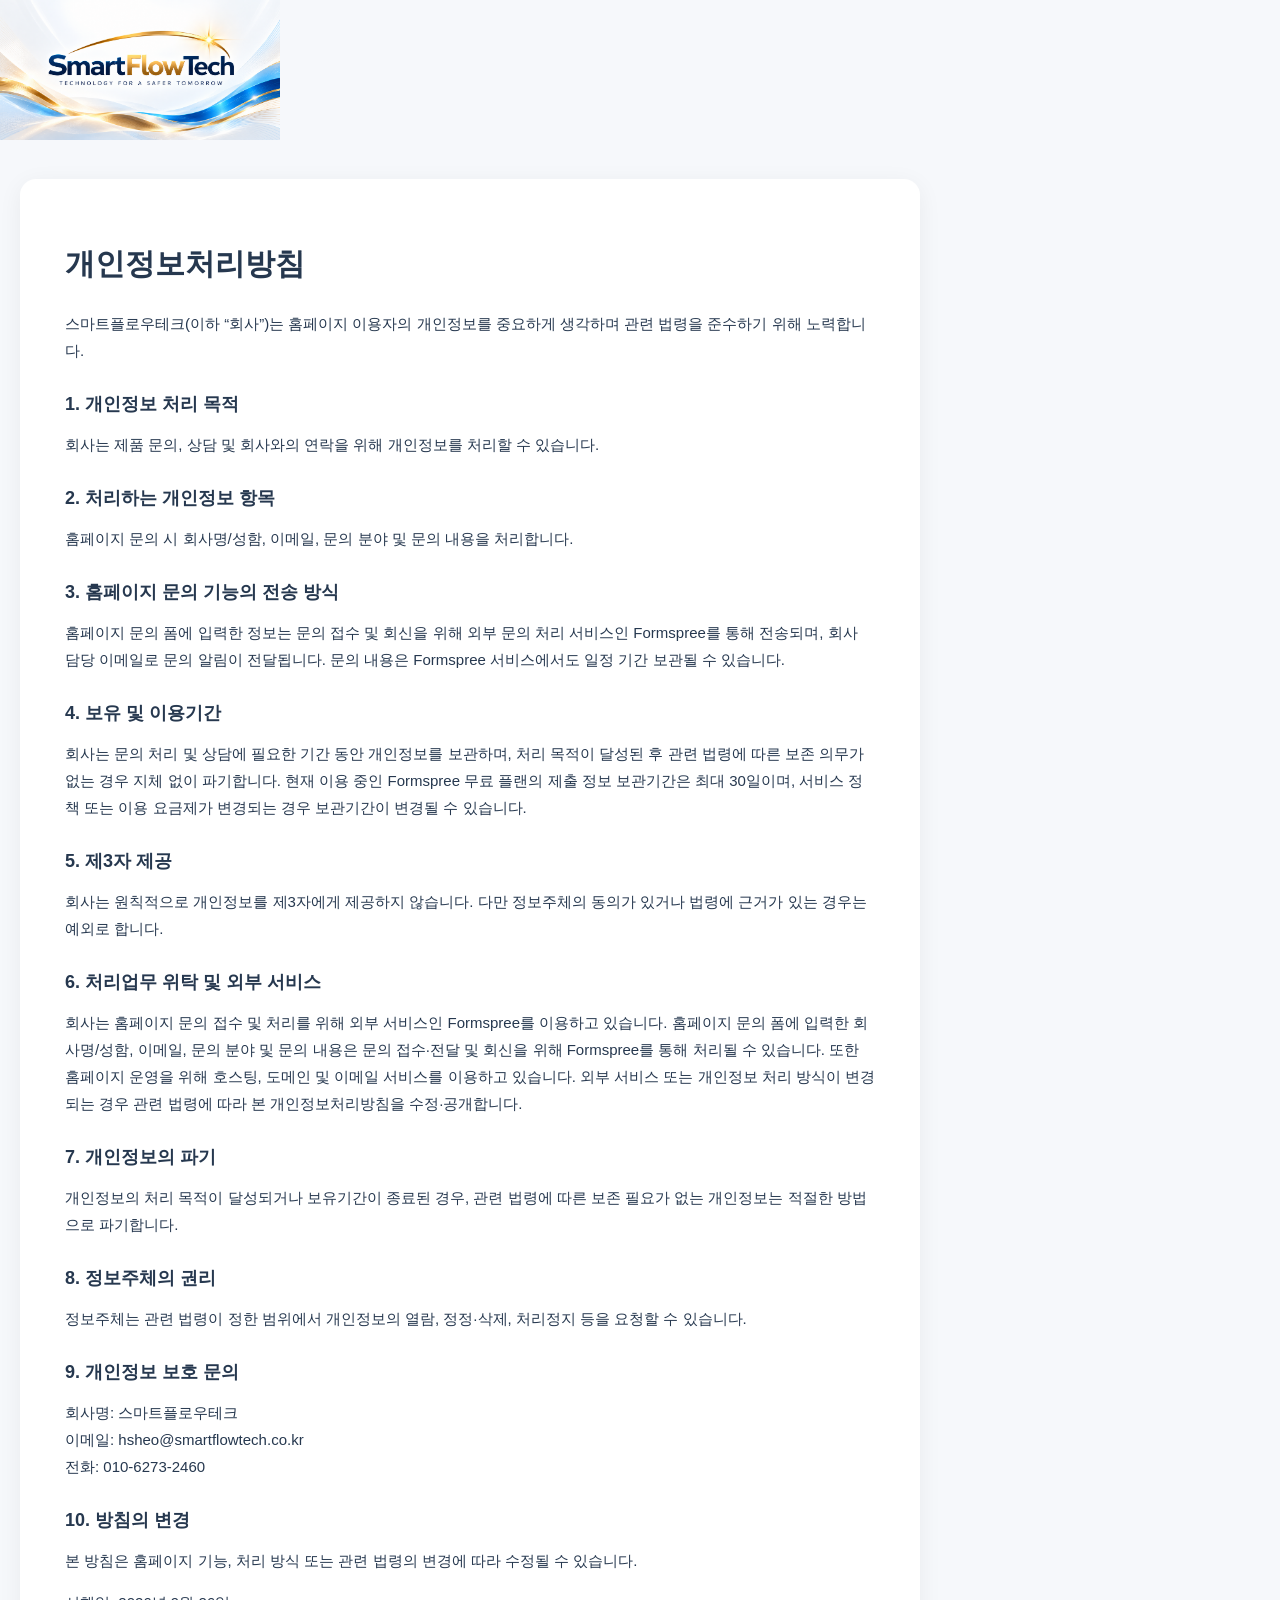
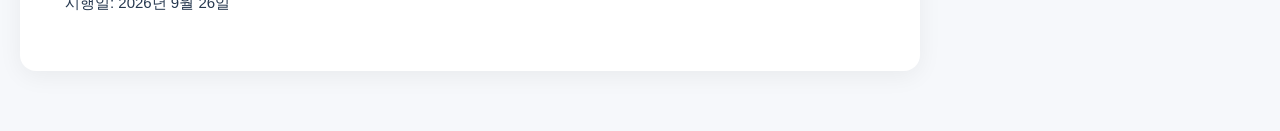
==== commit fc7ddb92: "Update privacy.html" ====
--- a/privacy.html
+++ b/privacy.html
@@ -5,6 +5,47 @@
 <meta name="viewport" content="width=device-width,initial-scale=1">
 <title>개인정보처리방침 | SmartFlowTech</title>
 <link rel="stylesheet" href="style.css">
+
+<style>
+body {
+  margin: 0;
+  background: #f6f8fb;
+  color: #26384f;
+}
+
+.header .brand img {
+  width: 280px;
+  max-width: 80vw;
+  height: auto;
+}
+
+main.section {
+  padding: 35px 20px 60px;
+}
+
+main article {
+  background: #fff;
+  padding: 40px 45px;
+  border-radius: 16px;
+  box-shadow: 0 5px 25px rgba(0,0,0,.06);
+}
+
+main article h1 {
+  font-size: 30px;
+  margin-bottom: 25px;
+}
+
+main article h2 {
+  font-size: 18px;
+  margin-top: 28px;
+}
+
+main article p {
+  font-size: 15px;
+  line-height: 1.8;
+}
+</style>
+  
 </head>
 
 <body>
